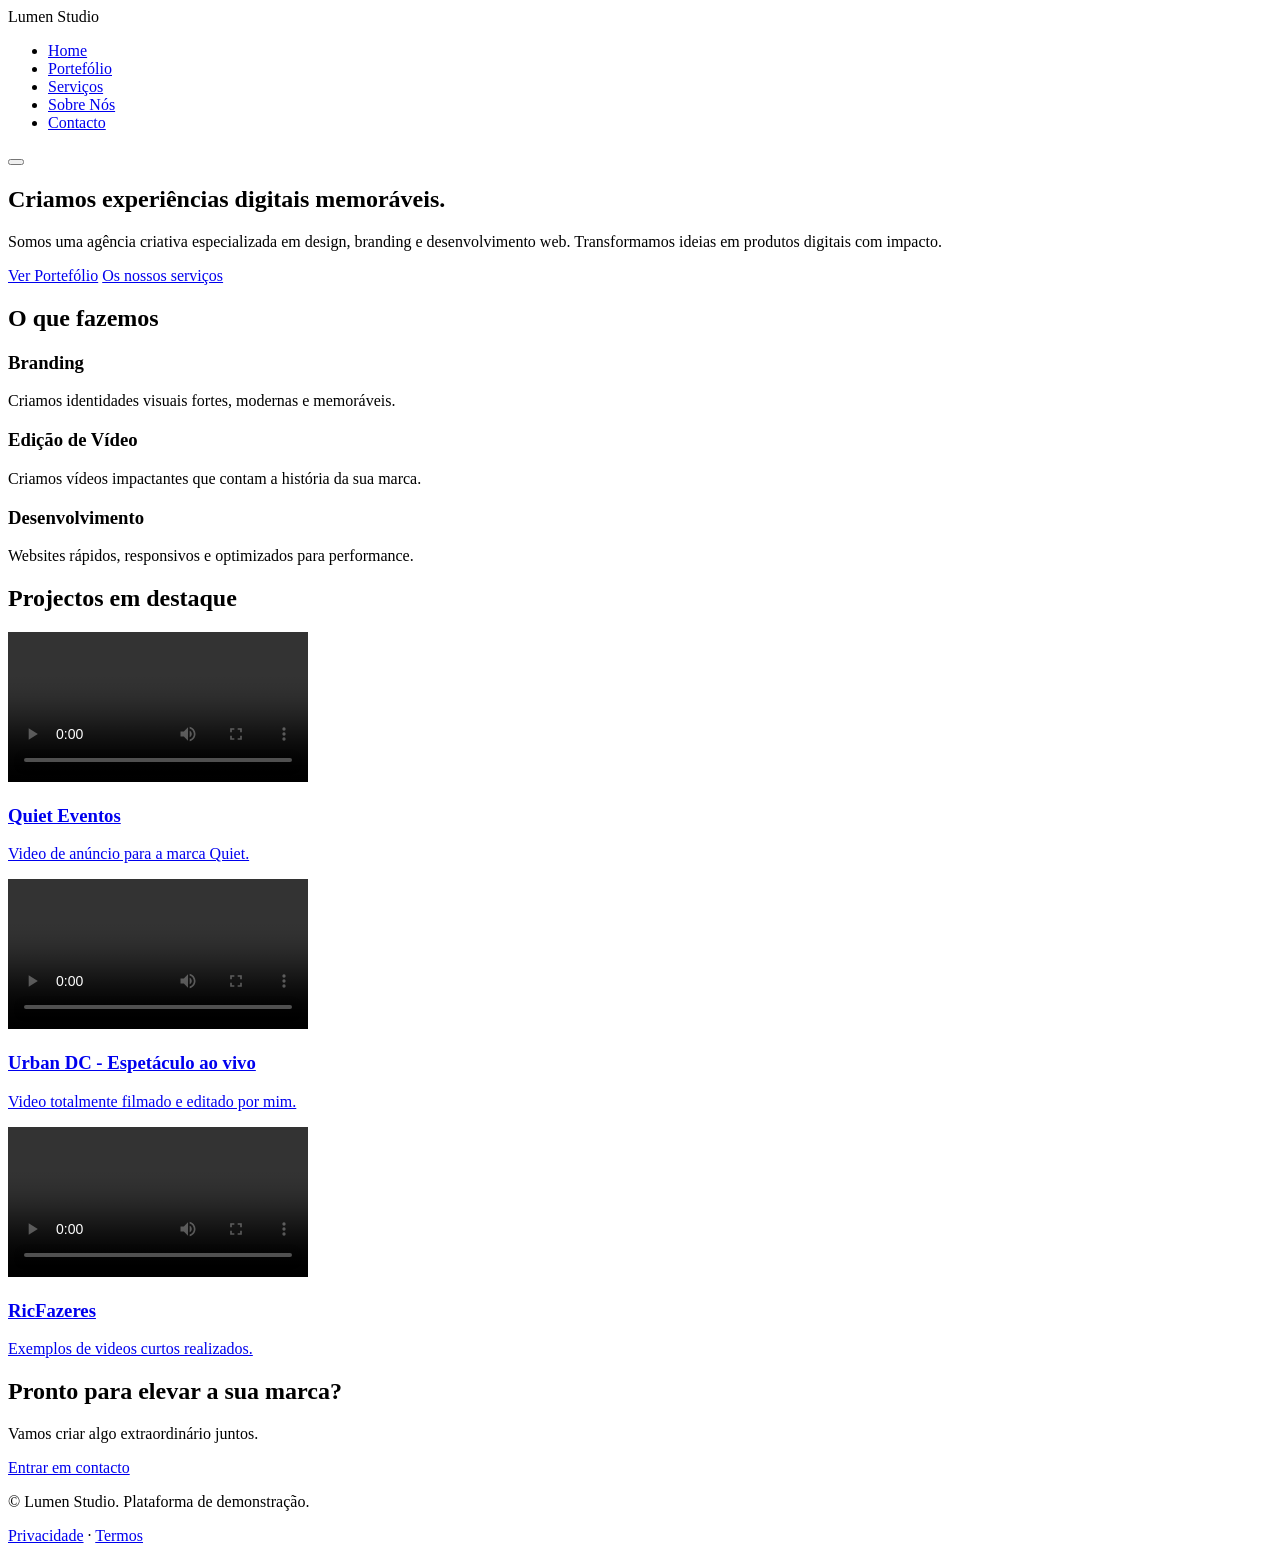
==== index.html @ 0bad4f00 "Add files via upload" ====
<!DOCTYPE html>
<html lang="pt">
<head>
  <meta charset="UTF-8" />
  <meta name="viewport" content="width=device-width, initial-scale=1.0" />
  <title>Lumen Studio — Agência Criativa Digital</title>
  <link rel="stylesheet" href="assets/styles.css" />
  <link rel="preconnect" href="https://fonts.googleapis.com" />
  <link rel="preconnect" href="https://fonts.gstatic.com" crossorigin />
  <link href="https://fonts.googleapis.com/css2?family=Inter:wght@300;400;500;600;700&display=swap" rel="stylesheet" />
</head>

<body>
  <!-- HEADER -->
  <header class="header">
    <div class="container header-inner">
      <div class="logo">Lumen Studio</div>

      <nav class="nav">
        <ul class="nav-list">
          <li><a href="index.html">Home</a></li>
          <li><a href="portfolio.html">Portefólio</a></li>
          <li><a href="servicos.html">Serviços</a></li>
          <li><a href="sobre.html">Sobre Nós</a></li>
          <li><a href="contacto.html" class="btn-nav">Contacto</a></li>
        </ul>
      </nav>

      <button class="nav-toggle">
        <span></span><span></span><span></span>
      </button>
    </div>
  </header>

  <!-- HERO -->
  <section class="hero">
    <div class="container hero-inner fade-up">
      <h1 class="hero-title">
        Criamos experiências digitais <span class="gradient-text">memoráveis</span>.
      </h1>
      <p class="hero-subtitle">
        Somos uma agência criativa especializada em design, branding e desenvolvimento web.
        Transformamos ideias em produtos digitais com impacto.
      </p>

      <div class="hero-actions">
        <a href="portfolio.html" class="btn-primary">Ver Portefólio</a>
        <a href="servicos.html" class="btn-secondary">Os nossos serviços</a>
      </div>
    </div>

    <div class="hero-bg"></div>
  </section>

  <!-- SERVIÇOS DESTACADOS -->
  <section class="section">
    <div class="container">
      <h2 class="section-title fade-up">O que fazemos</h2>

      <div class="grid-3">
        <div class="card fade-up">
          <h3>Branding</h3>
          <p>Criamos identidades visuais fortes, modernas e memoráveis.</p>
        </div>

        <div class="card fade-up">
          <h3>Edição de Vídeo</h3>
          <p>Criamos vídeos impactantes que contam a história da sua marca.</p>
        </div>

        <div class="card fade-up">
          <h3>Desenvolvimento</h3>
          <p>Websites rápidos, responsivos e optimizados para performance.</p>
        </div>
      </div>
    </div>
  </section>

  <!-- PROJECTOS EM DESTAQUE -->
  <section class="section-alt">
    <div class="container">
      <h2 class="section-title fade-up">Projectos em destaque</h2>

      <div class="featured-grid">
        <a href="portfolio.html" class="featured-card fade-up">
          <div class="featured-video">
            <video src="assets/videos/1.mp4" playsinline controls preload="metadata"></video>
          </div>
          <div class="featured-info">
            <h3>Quiet Eventos</h3>
            <p>Video de anúncio para a marca Quiet.</p>
          </div>
        </a>

        <a href="portfolio.html" class="featured-card fade-up">
          <div class="featured-video">
            <video src="assets/videos/2.mp4" playsinline controls preload="metadata"></video>
          </div>
          <div class="featured-info">
            <h3>Urban DC - Espetáculo ao vivo</h3>
            <p>Video totalmente filmado e editado por mim.</p>
          </div>
        </a>

        <a href="portfolio.html" class="featured-card fade-up">
          <div class="featured-video">
            <video src="assets/videos/3.mp4" playsinline controls preload="metadata"></video>
          </div>
          <div class="featured-info">
            <h3>RicFazeres</h3>
            <p>Exemplos de videos curtos realizados.</p>
          </div>
        </a>
      </div>
    </div>
  </section>

  <!-- CTA -->
  <section class="cta">
    <div class="container fade-up">
      <h2>Pronto para elevar a sua marca?</h2>
      <p>Vamos criar algo extraordinário juntos.</p>
      <a href="contacto.html" class="btn-primary">Entrar em contacto</a>
    </div>
  </section>

  <!-- FOOTER -->
  <footer class="footer">
    <div class="container footer-inner">
      <p>© Lumen Studio. Plataforma de demonstração.</p>
      <p class="footer-links">
        <a href="#">Privacidade</a>
        <span>·</span>
        <a href="#">Termos</a>
      </p>
    </div>
  </footer>

  <script src="assets/script.js"></script>
</body>
</html>
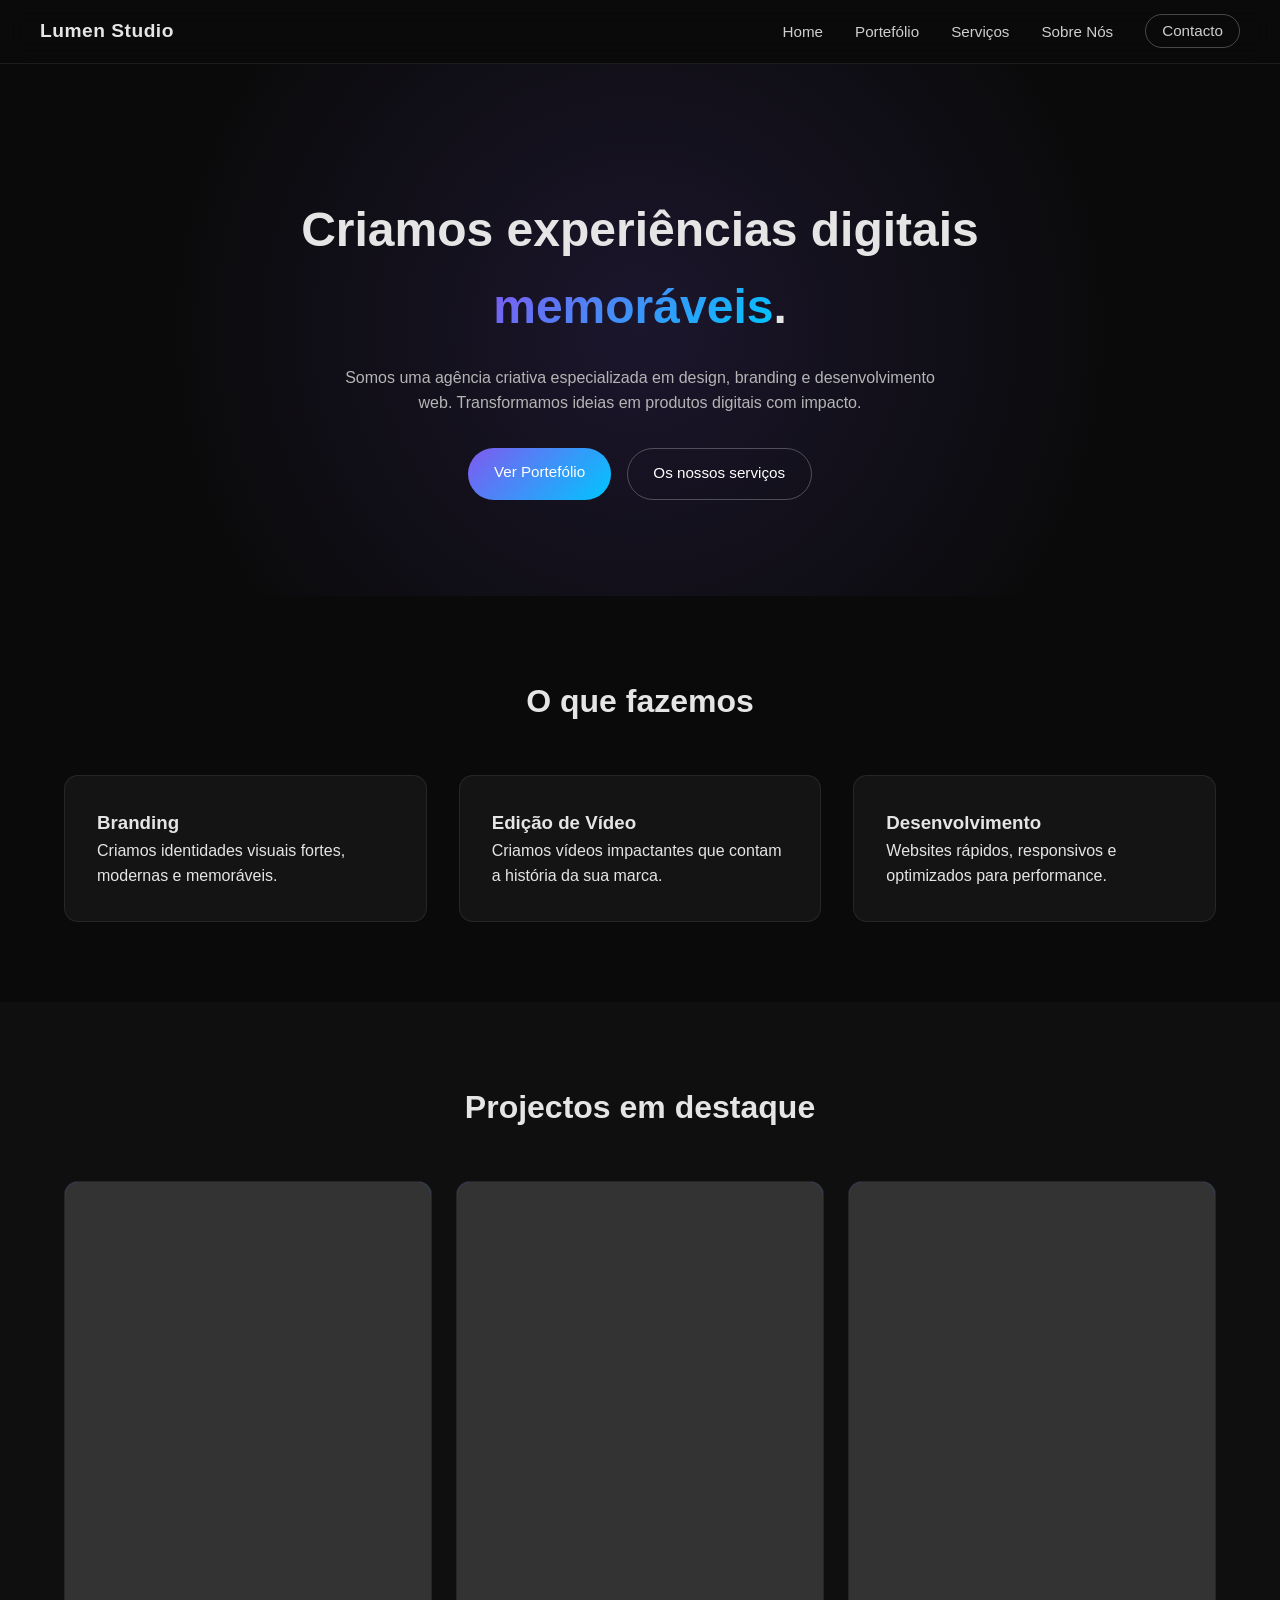
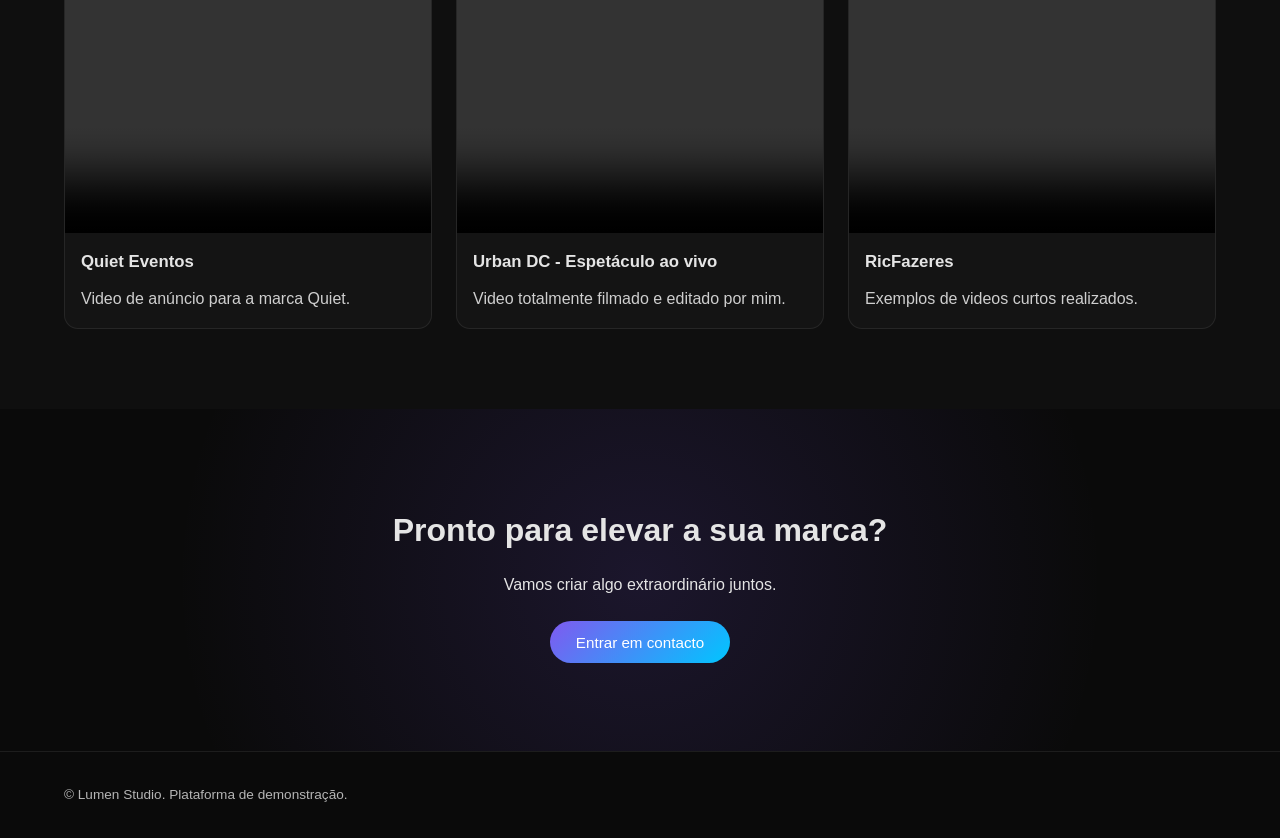
==== commit f690557b: "Add files via upload" ====
--- a/index.html
+++ b/index.html
@@ -128,11 +128,6 @@
   <footer class="footer">
     <div class="container footer-inner">
       <p>© Lumen Studio. Plataforma de demonstração.</p>
-      <p class="footer-links">
-        <a href="#">Privacidade</a>
-        <span>·</span>
-        <a href="#">Termos</a>
-      </p>
     </div>
   </footer>
 
--- a/assets/styles.css
+++ b/assets/styles.css
@@ -0,0 +1,325 @@
+/* RESET */
+* {
+  margin: 0;
+  padding: 0;
+  box-sizing: border-box;
+}
+
+body {
+  font-family: "Inter", sans-serif;
+  background: #0a0a0a;
+  color: #e5e5e5;
+  line-height: 1.6;
+}
+
+/* CONTAINERS */
+.container {
+  width: 100%;
+  max-width: 1200px;
+  margin: auto;
+  padding: 0 1.5rem;
+}
+
+/* HEADER */
+.header {
+  position: sticky;
+  top: 0;
+  z-index: 20;
+  backdrop-filter: blur(14px);
+  background: rgba(10, 10, 10, 0.7);
+  border-bottom: 1px solid rgba(255, 255, 255, 0.08);
+}
+
+.header-inner {
+  display: flex;
+  justify-content: space-between;
+  align-items: center;
+  padding: 1rem 0;
+}
+
+.logo {
+  font-weight: 700;
+  font-size: 1.2rem;
+  letter-spacing: 0.5px;
+}
+
+.nav-list {
+  display: flex;
+  gap: 2rem;
+  list-style: none;
+}
+
+.nav-list a {
+  color: #cfcfcf;
+  text-decoration: none;
+  font-size: 0.95rem;
+  transition: 0.2s;
+}
+
+.nav-list a:hover {
+  color: #fff;
+}
+
+.btn-nav {
+  padding: 0.45rem 1rem;
+  border: 1px solid rgba(255, 255, 255, 0.25);
+  border-radius: 999px;
+}
+
+/* MOBILE NAV */
+.nav-toggle {
+  display: none;
+  flex-direction: column;
+  gap: 4px;
+  background: none;
+  border: none;
+  cursor: pointer;
+}
+
+.nav-toggle span {
+  width: 22px;
+  height: 2px;
+  background: #fff;
+}
+
+/* HERO */
+.hero {
+  position: relative;
+  padding: 8rem 0 6rem;
+  text-align: center;
+}
+
+.hero-title {
+  font-size: 3rem;
+  font-weight: 700;
+  max-width: 800px;
+  margin: auto;
+}
+
+.gradient-text {
+  background: linear-gradient(135deg, #7f5af0, #00c6ff);
+  -webkit-background-clip: text;
+  -webkit-text-fill-color: transparent;
+}
+
+.hero-subtitle {
+  max-width: 600px;
+  margin: 1.2rem auto 2rem;
+  color: #b5b5b5;
+}
+
+.hero-actions {
+  display: flex;
+  justify-content: center;
+  gap: 1rem;
+}
+
+.btn-primary,
+.btn-secondary {
+  padding: 0.8rem 1.6rem;
+  border-radius: 999px;
+  text-decoration: none;
+  font-weight: 500;
+  font-size: 0.95rem;
+}
+
+.btn-primary {
+  background: linear-gradient(135deg, #7f5af0, #00c6ff);
+  color: #fff;
+}
+
+.btn-secondary {
+  border: 1px solid rgba(255, 255, 255, 0.25);
+  color: #fff;
+}
+
+/* HERO BG */
+.hero-bg {
+  position: absolute;
+  inset: 0;
+  background: radial-gradient(circle at center, rgba(127, 90, 240, 0.15), transparent 70%);
+  z-index: -1;
+}
+
+/* SECTIONS */
+.section {
+  padding: 5rem 0;
+}
+
+.section-tight {
+  padding-top: 1.5rem;
+  padding-bottom: 5rem;
+}
+
+.section-alt {
+  padding: 5rem 0;
+  background: #0f0f0f;
+}
+
+.section-title {
+  text-align: center;
+  font-size: 2rem;
+  margin-bottom: 3rem;
+}
+
+/* GRID */
+.grid-3 {
+  display: grid;
+  grid-template-columns: repeat(3, 1fr);
+  gap: 2rem;
+}
+
+/* CARDS */
+.card {
+  background: #141414;
+  padding: 2rem;
+  border-radius: 14px;
+  border: 1px solid rgba(255, 255, 255, 0.08);
+  transition: 0.25s;
+}
+
+.card:hover {
+  transform: translateY(-4px);
+  border-color: rgba(255, 255, 255, 0.18);
+}
+
+/* FEATURED PROJECTS */
+.featured-grid {
+  display: grid;
+  grid-template-columns: repeat(3, minmax(0, 1fr));
+  gap: 1.5rem;
+}
+
+.featured-card {
+  display: block;
+  background: #141414;
+  border-radius: 14px;
+  overflow: hidden;
+  border: 1px solid rgba(255, 255, 255, 0.08);
+  transition: 0.25s;
+  text-decoration: none;
+  color: inherit;
+}
+
+.featured-card:hover {
+  transform: translateY(-4px);
+  border-color: rgba(255, 255, 255, 0.18);
+}
+
+.featured-video {
+  width: 100%;
+  aspect-ratio: 9 / 16;
+  background: linear-gradient(135deg, #7f5af0, #00c6ff);
+  position: relative;
+  overflow: hidden;
+}
+
+.featured-video video {
+  width: 100%;
+  height: 100%;
+  object-fit: cover;
+  display: block;
+}
+
+.featured-info {
+  padding: 1rem;
+}
+
+.featured-info h3 {
+  font-size: 1.05rem;
+  margin-bottom: 0.65rem;
+}
+
+.featured-info p {
+  color: #cfcfcf;
+}
+
+/* CTA */
+.cta {
+  padding: 6rem 0;
+  text-align: center;
+  background: radial-gradient(circle at center, rgba(127, 90, 240, 0.15), transparent 70%);
+}
+
+.cta h2 {
+  font-size: 2rem;
+  margin-bottom: 1rem;
+}
+
+.cta p {
+  margin-bottom: 2rem;
+}
+
+.cta .btn-primary {
+  margin-top: 1rem;
+}
+
+/* FOOTER */
+.footer {
+  padding: 2rem 0;
+  border-top: 1px solid rgba(255, 255, 255, 0.08);
+  background: #0a0a0a;
+}
+
+.footer-inner {
+  display: flex;
+  justify-content: space-between;
+  flex-wrap: wrap;
+  color: #b5b5b5;
+  font-size: 0.85rem;
+}
+
+.footer-links {
+  display: flex;
+  gap: 0.5rem;
+}
+
+/* ANIMAÇÕES */
+.fade-up {
+  opacity: 0;
+  transform: translateY(20px);
+  transition: 0.6s ease;
+}
+
+.fade-up.visible {
+  opacity: 1;
+  transform: translateY(0);
+}
+
+/* RESPONSIVO */
+@media (max-width: 900px) {
+  .grid-3,
+  .featured-grid {
+    grid-template-columns: 1fr;
+  }
+
+  .hero-title {
+    font-size: 2.4rem;
+  }
+}
+
+@media (max-width: 720px) {
+  .nav {
+    display: none;
+  }
+
+  .nav.open {
+    display: block;
+    position: absolute;
+    top: 70px;
+    right: 1.5rem;
+    background: #141414;
+    padding: 1rem;
+    border-radius: 12px;
+    border: 1px solid rgba(255, 255, 255, 0.1);
+  }
+
+  .nav-list {
+    flex-direction: column;
+    gap: 1rem;
+  }
+
+  .nav-toggle {
+    display: flex;
+  }
+}
